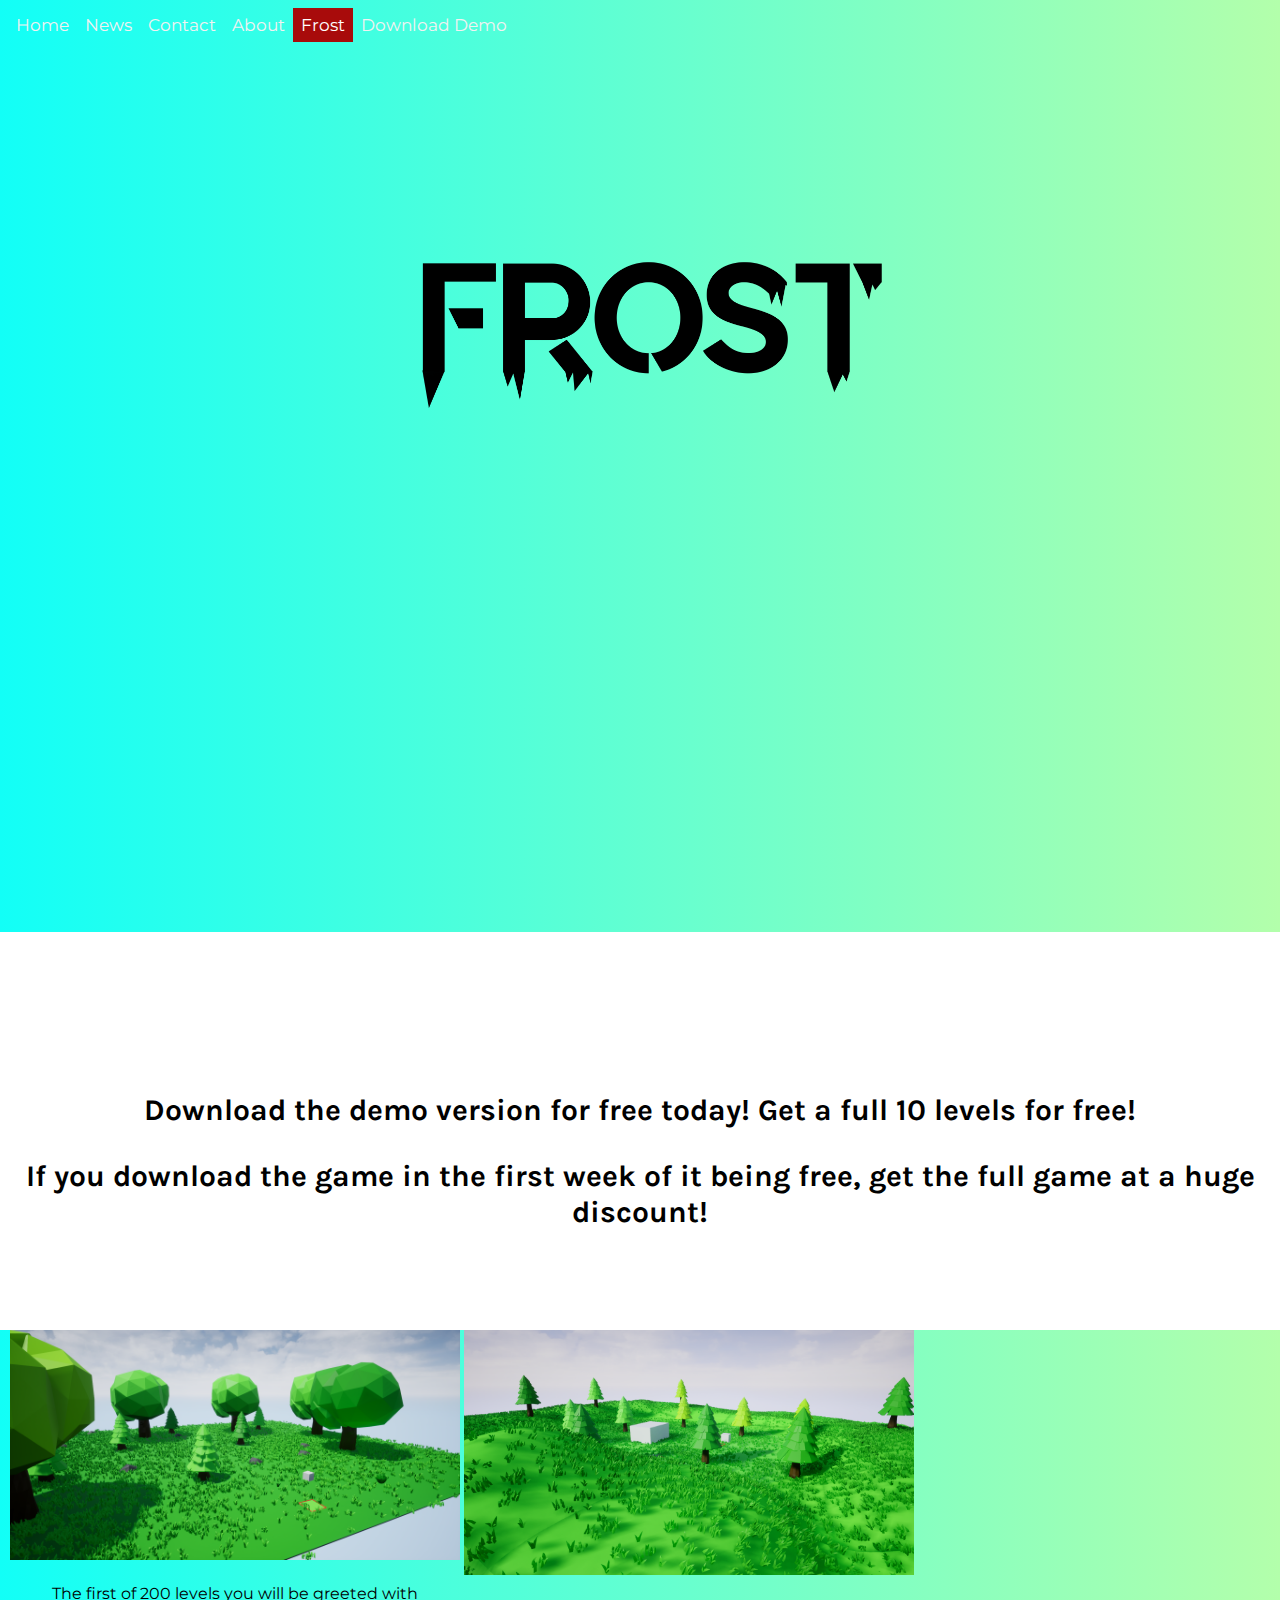
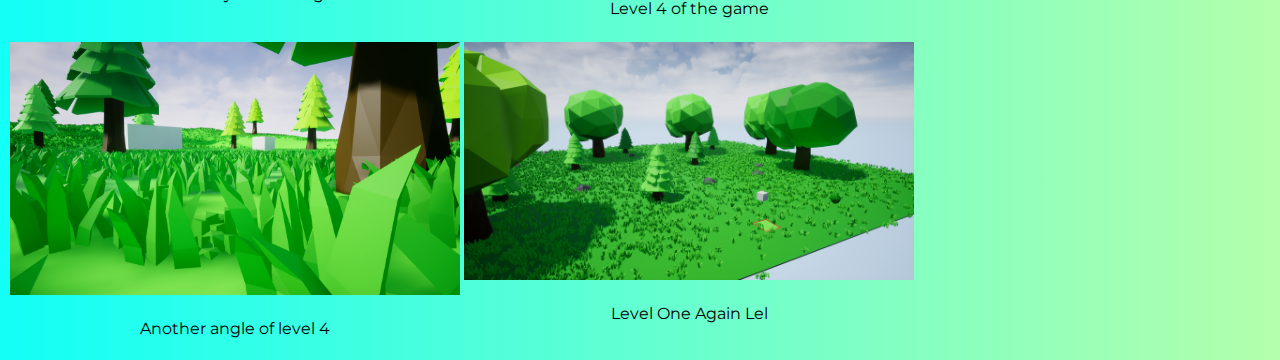
==== frost.html @ 8222d8a6 "3rd Commit" ====
<!DOCTYPE html>
<html lang="en">
<head>
    <meta charset="UTF-8">
    <meta name="viewport" content="width=device-width, initial-scale=1.0">
    <meta http-equiv="X-UA-Compatible" content="ie=edge">
    <link rel="stylesheet" type="text/css" href="frost.css">
<link href="https://fonts.googleapis.com/css?family=Karla|Montserrat" rel="stylesheet">
    <title>Frost</title>
</head>
<body>
        

    <div class="topnav">
        <a href="index.html">Home</a>
        <a href="#news">News</a>
        <a href="#contact">Contact</a>
        <a href="#about">About</a>
        <a class="active" href="#frost">Frost</a>
        <a href="FrostLogo.png" target="_blank">Download Demo</a>
        
      </div>
      
<!--Banner Start-->

<section id="banner">
        <img src="FrostLogo.png" alt="Frost.png" style="width:512px;height:512px;">
        
<div class="inner">
        
        
    </div>
</section>

<!--Main-->
<div id="main">
		
		
		
		
		<h3 id=games>Download the demo version for free today! Get a full 10 levels for free!</h3>
        <h3 id=games>If you download the game in the first week of it being free, get the full game at a huge discount!</h3>
    </div>
    
    <style>
			* {
			  box-sizing: border-box;
			}
			
			/* Create three equal columns that floats next to each other */
			.column {
			  float: left;
			  width: 33.33%;
			  padding: 1px;
			
			  text-align: center;
			  font-family: 'Montserrat', sans-serif;
			  height: 540px; /* Should be removed. Only for demonstration */
			}
			
			/* Clear floats after the columns */
			.row:after {
			  content: "";
			  display: table;
			  clear: both;
			}
			
			/* Responsive layout - makes the three columns stack on top of each other instead of next to each other */
			@media screen and (max-width: 600px) {
			  .column {
				width: 100%;
			  }
			}
			</style>
			</head>
			<body>
					
			
                    <style>
                            div.gallery {
                              margin: 2px;
                             align-content: center;
                              float: left;
                              width: 450px;
                            }
                            
                            div.gallery:hover {
                              
                            }
                            
                            div.gallery img {
                              width: 100%;
                              height: auto;
                            }
                            
                            div.desc {
                              padding: 20px;
                              text-align: center;
                              font-family: 'Montserrat', sans-serif;
                            }
                            </style>
                            </head>
                            <body>
                            
                            <div class="gallery">
                              <a target="_blank" href="FrostPlay1.png">
                                <img src="FrostPlay1.png" alt="Cinque Terre" width="600" height="400">
                              </a>
                              <div class="desc">The first of 200 levels you will be greeted with</div>
                            </div>
                            
                            <div class="gallery">
                              <a target="_blank" href="Level4.png">
                                <img src="Level4.png" alt="Forest" width="600" height="400">
                              </a>
                              <div class="desc">Level 4 of the game</div>
                            </div>
                            
                            <div class="gallery">
                              <a target="_blank" href="Level4no2.png">
                                <img src="Level4no2.png" alt="Northern Lights" width="600" height="400">
                              </a>
                              <div class="desc">Another angle of level 4</div>
                            </div>
                            
                            <div class="gallery">
                              <a target="_blank" href="FrostPlay1.png">
                                <img src="FrostPlay1.png" alt="Mountains" width="600" height="400">
                              </a>
                              <div class="desc">Level One Again Lel</div>
                            </div>
                            
</body>
</html>
---- frost.css ----
@charset "utf-8";
/* CSS Document */

body {
    background: #B3FFAB;  /* fallback for old browsers */
background: -webkit-linear-gradient(to right, #12FFF7, #B3FFAB);  /* Chrome 10-25, Safari 5.1-6 */
background: linear-gradient(to right, #12FFF7, #B3FFAB); /* W3C, IE 10+/ Edge, Firefox 16+, Chrome 26+, Opera 12+, Safari 7+ */

}

#banner {
			-moz-align-items: center;
		-webkit-align-items: center;
		-ms-align-items: center;
		align-items: center;
		display: -moz-flex;
		display: -webkit-flex;
		display: -ms-flex;
		display: flex;
		-moz-justify-content: center;
		-webkit-justify-content: center;
		-ms-justify-content: center;
		justify-content: center;
		padding: 0em 4em 6em 4em;
		min-height: 100vh;
		background-image: url("../../images/banner.jpg");
		background-position: center;
		background-size: cover;
		background-repeat: no-repeat;
		border-top: 0;
		position: relative;
		text-align: center;
		font-size: 40px;
		color: white;
	font-family: 'Montserrat', sans-serif;
		overflow: hidden;
	  
}

.wrapper {
    text-align: center;
}


.button {
    background-color: #4CAF50; /* Green */
    border: none;
    color: white;
    align-self: center;
    
    justify-content: center;
    padding: 15px 32px;
    border-radius: 12px;
    text-align: center;
    text-decoration: none;
    display: inline-block;
    font-size: 16px;
  }

  
/* Style the video: 100% width and height to cover the entire window */
#myVideo {
    position: fixed;
    right: 0;
    bottom: 0;
    min-width: 100%; 
    min-height: 100%;
  }
#main {
    padding: 4em 0 2em 0;
    align-self: center;
    background-color: white;
    color: black;
	/*	min-height: 10px; */
  box-sizing: border-box;
	font-family: 'Karla', sans-serif;
	color: black;
	font-size: 30px;
	text-align: center;
  
  outline: 10px solid white;
  
  margin: 0 auto;

		/*widows: 100px;*/
		align-content: center;
	
	
	
	}

		@media screen and (max-width: 736px) {

			#main {
				padding: 3em 0 1em 0;
				
			}

		

			@media screen and (max-width: 480px) {

				#main .inner {
					width: 95%;
				}

			}

	
	
	}

  #other {
    padding: 4em 0 2em 0;
    align-self: center;
    background-color: #1d1e21;
  
    color: black;
	/*	min-height: 10px; */
  box-sizing: border-box;
	font-family: 'Karla', sans-serif;
	color: black;
	font-size: 5px;
	text-align: center;
  
  outline: 10px solid #1d1e21;
  
  margin: 0 auto;

		/*widows: 100px;*/
		align-content: center;
	
	
	
	}

		@media screen and (max-width: 736px) {

			#main {
				padding: 3em 0 1em 0;
				
			}

		

			@media screen and (max-width: 480px) {

				#other .inner {
					width: 95%;
				}
       
			}

	
	
	}
#games {
	font-family: 'Karla', sans-serif;
	color: black;
	font-size: 30px;
	text-align: center;
	
	
	
}

#footer {
  font-family: 'Karla', sans-serif;
	color: white;
	font-size: 15px;
	text-align: center;
}
.main {
	
}
.inner {
  -webkit-animation-name: bounceInUp;
  animation-name: bounceInUp;
  -webkit-animation-duration: 1s;
  animation-duration: 1s;
  -webkit-animation-fill-mode: both;
  animation-fill-mode: both;
  }
  @-webkit-keyframes bounceInUp {
  0%, 60%, 75%, 90%, 100% {
  -webkit-transition-timing-function: cubic-bezier(0.215, 0.610, 0.355, 1.000);
  transition-timing-function: cubic-bezier(0.215, 0.610, 0.355, 1.000);
  }
  0% {
  opacity: 0;
  -webkit-transform: translate3d(0, 3000px, 0);
  transform: translate3d(0, 3000px, 0);
  }
  60% {
  opacity: 1;
  -webkit-transform: translate3d(0, -20px, 0);
  transform: translate3d(0, -20px, 0);
  }
  75% {
  -webkit-transform: translate3d(0, 10px, 0);
  transform: translate3d(0, 10px, 0);
  }
  90% {
  -webkit-transform: translate3d(0, -5px, 0);
  transform: translate3d(0, -5px, 0);
  }
  100% {
  -webkit-transform: translate3d(0, 0, 0);
  transform: translate3d(0, 0, 0);
  }
  }
  @keyframes bounceInUp {
  0%, 60%, 75%, 90%, 100% {
  -webkit-transition-timing-function: cubic-bezier(0.215, 0.610, 0.355, 1.000);
  transition-timing-function: cubic-bezier(0.215, 0.610, 0.355, 1.000);
  }
  0% {
  opacity: 0;
  -webkit-transform: translate3d(0, 3000px, 0);
  transform: translate3d(0, 3000px, 0);
  }
  60% {
  opacity: 1;
  -webkit-transform: translate3d(0, -20px, 0);
  transform: translate3d(0, -20px, 0);
  }
  75% {
  -webkit-transform: translate3d(0, 10px, 0);
  transform: translate3d(0, 10px, 0);
  }
  90% {
  -webkit-transform: translate3d(0, -5px, 0);
  transform: translate3d(0, -5px, 0);
  }
  100% {
  -webkit-transform: translate3d(0, 0, 0);
  transform: translate3d(0, 0, 0);
  }
  }

/* Add a black background color to the top navigation */
.topnav {
  
  overflow: hidden;
}

/* Style the links inside the navigation bar */
.topnav a {
  float: left;
  color: #f2f2f2;
  text-align: center;
  padding: 7px 8px;
  text-decoration: none;
  font-size: 17px;
  font-family: 'Montserrat', sans-serif;
}

/* Change the color of links on hover */
.topnav a:hover {
  
}

/* Add a color to the active/current link */
.topnav a.active {
  background-color: #a80b0b;
  color: white;
}
.topnav a.dwn {
    
    color: white;
  }

/*login section lel*/
/* Add a black background color to the top navigation */
.login {
  
  overflow: hidden;
}

/* Style the links inside the navigation bar */
.login a {
  float: right;
  color: #f2f2f2;
  text-align: center;
  padding: 7px 8px;
  text-decoration: none;
  font-size: 17px;
  font-family: 'Montserrat', sans-serif;
}

/* Change the color of links on hover */
.login a:hover {
  
}

/* Add a color to the active/current link */
.login a.active {
  background-color: #a80b0b;
  color: white;
}

input[type=text] {
  width: 10%;
  padding: 6px 10px;
  margin: 8px 0;
  box-sizing: border-box;
  text-align: center;
  font-family: 'Montserrat', sans-serif;
  font-size: 15px;
  text-align: left;
}

input[type=submit] {

  padding:10px 10px; 
  background:#ccc; 
  border:0 none;
  cursor:pointer;
  -webkit-border-radius: 5px;
  border-radius: 5px; 
  font-size: 10px;
   font-family: 'Montserrat', sans-serif;

}

#fname {
  font-family: 'Montserrat', sans-serif;
  font-size: 15px;
}


/*** Works on common browsers ***/
::selection {
  background-color: #272a2d;
  color: white;
}

/*** Mozilla based browsers ***/
::-moz-selection {
  background-color: #272a2d;
  color: #fff;
}

/***For Other Browsers ***/
::-o-selection {
  background-color: #272a2d;
  color: #fff;
}

::-ms-selection {
  background-color: #272a2d;
  color: #fff;
}

/*** For Webkit ***/
::-webkit-selection {
  background-color: #272a2d;
  color: #fff;
}
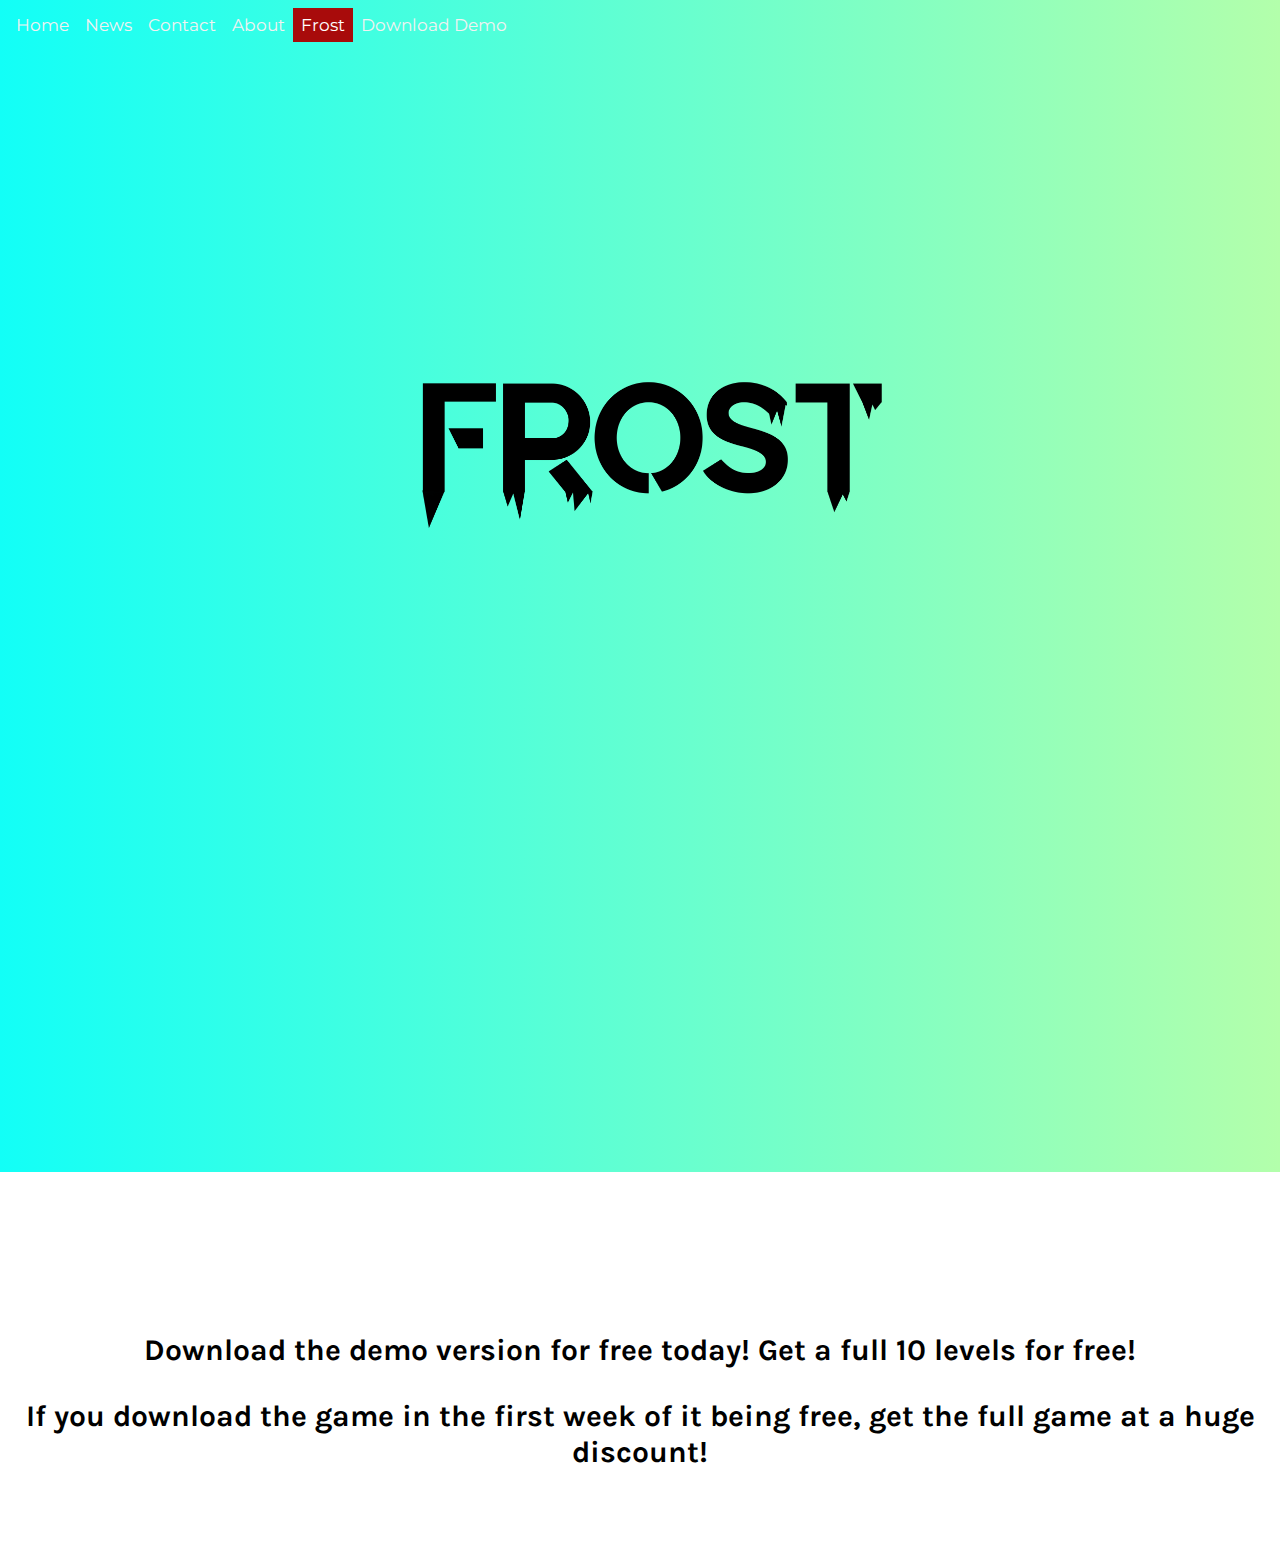
==== commit 66be32fb: "Update frost.html" ====
--- a/frost.html
+++ b/frost.html
@@ -42,93 +42,7 @@
         <h3 id=games>If you download the game in the first week of it being free, get the full game at a huge discount!</h3>
     </div>
     
-    <style>
-			* {
-			  box-sizing: border-box;
-			}
-			
-			/* Create three equal columns that floats next to each other */
-			.column {
-			  float: left;
-			  width: 33.33%;
-			  padding: 1px;
-			
-			  text-align: center;
-			  font-family: 'Montserrat', sans-serif;
-			  height: 540px; /* Should be removed. Only for demonstration */
-			}
-			
-			/* Clear floats after the columns */
-			.row:after {
-			  content: "";
-			  display: table;
-			  clear: both;
-			}
-			
-			/* Responsive layout - makes the three columns stack on top of each other instead of next to each other */
-			@media screen and (max-width: 600px) {
-			  .column {
-				width: 100%;
-			  }
-			}
-			</style>
-			</head>
-			<body>
-					
-			
-                    <style>
-                            div.gallery {
-                              margin: 2px;
-                             align-content: center;
-                              float: left;
-                              width: 450px;
-                            }
-                            
-                            div.gallery:hover {
-                              
-                            }
-                            
-                            div.gallery img {
-                              width: 100%;
-                              height: auto;
-                            }
-                            
-                            div.desc {
-                              padding: 20px;
-                              text-align: center;
-                              font-family: 'Montserrat', sans-serif;
-                            }
-                            </style>
-                            </head>
-                            <body>
-                            
-                            <div class="gallery">
-                              <a target="_blank" href="FrostPlay1.png">
-                                <img src="FrostPlay1.png" alt="Cinque Terre" width="600" height="400">
-                              </a>
-                              <div class="desc">The first of 200 levels you will be greeted with</div>
-                            </div>
-                            
-                            <div class="gallery">
-                              <a target="_blank" href="Level4.png">
-                                <img src="Level4.png" alt="Forest" width="600" height="400">
-                              </a>
-                              <div class="desc">Level 4 of the game</div>
-                            </div>
-                            
-                            <div class="gallery">
-                              <a target="_blank" href="Level4no2.png">
-                                <img src="Level4no2.png" alt="Northern Lights" width="600" height="400">
-                              </a>
-                              <div class="desc">Another angle of level 4</div>
-                            </div>
-                            
-                            <div class="gallery">
-                              <a target="_blank" href="FrostPlay1.png">
-                                <img src="FrostPlay1.png" alt="Mountains" width="600" height="400">
-                              </a>
-                              <div class="desc">Level One Again Lel</div>
-                            </div>
+    
                             
 </body>
 </html>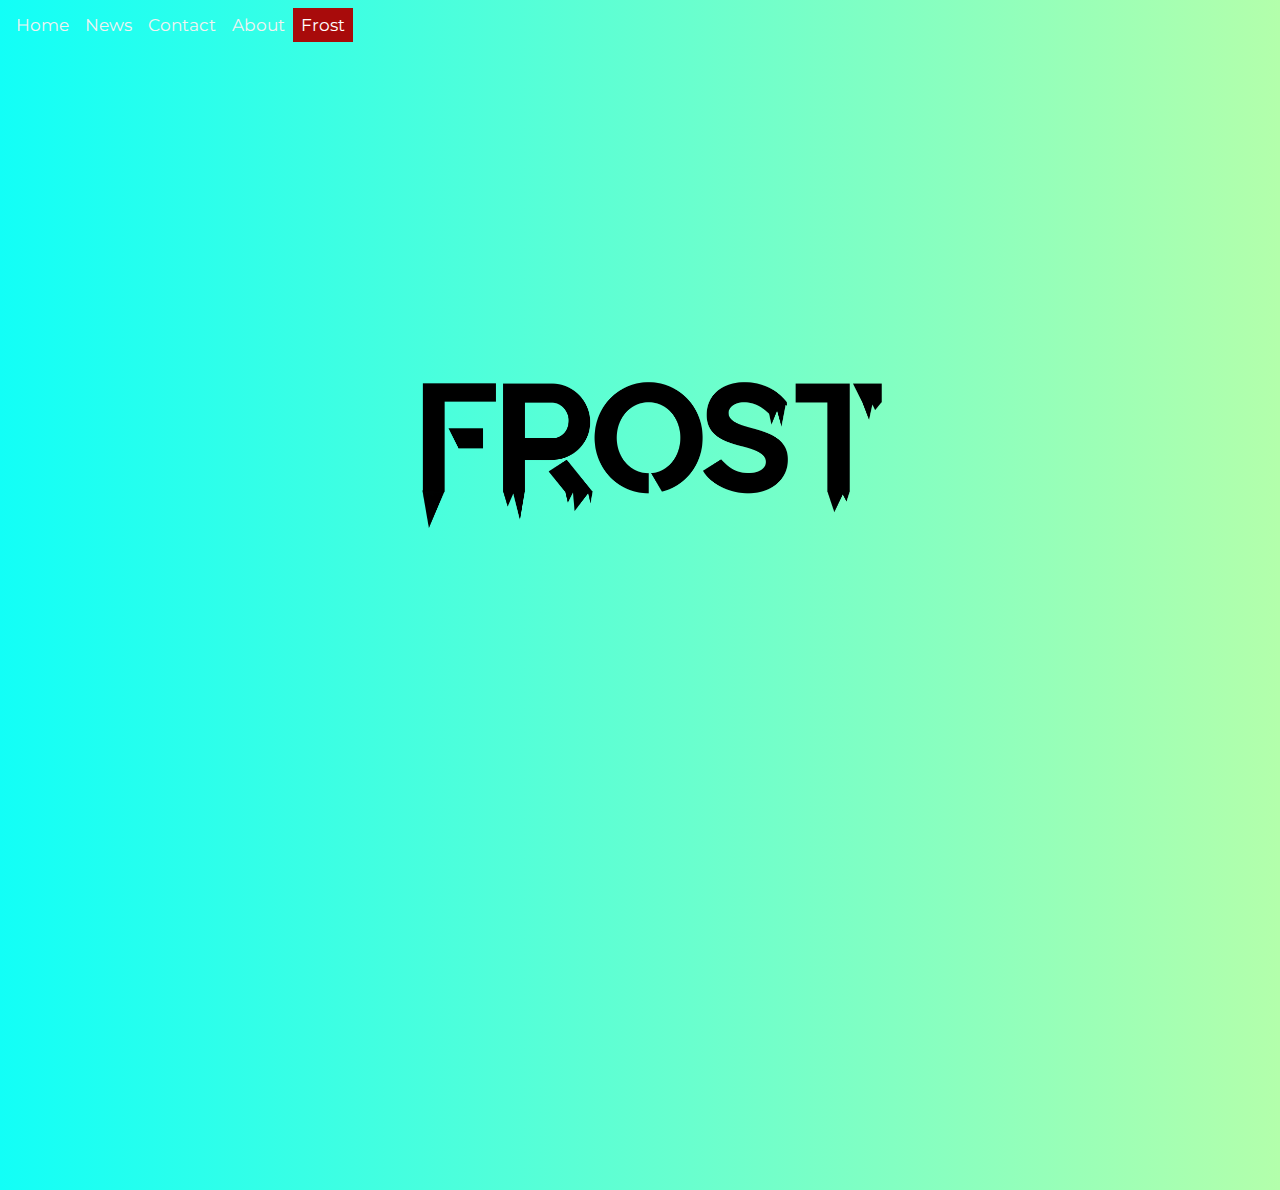
==== commit 54518bb8: "Updates to index and frost" ====
--- a/frost.html
+++ b/frost.html
@@ -6,6 +6,9 @@
     <meta http-equiv="X-UA-Compatible" content="ie=edge">
     <link rel="stylesheet" type="text/css" href="frost.css">
 <link href="https://fonts.googleapis.com/css?family=Karla|Montserrat" rel="stylesheet">
+<link rel="icon" 
+      type="image/png" 
+      href="FrostLogo.png">
     <title>Frost</title>
 </head>
 <body>
@@ -17,7 +20,7 @@
         <a href="#contact">Contact</a>
         <a href="#about">About</a>
         <a class="active" href="#frost">Frost</a>
-        <a href="FrostLogo.png" target="_blank">Download Demo</a>
+        
         
       </div>
       
@@ -32,15 +35,7 @@
     </div>
 </section>
 
-<!--Main-->
-<div id="main">
-		
-		
-		
-		
-		<h3 id=games>Download the demo version for free today! Get a full 10 levels for free!</h3>
-        <h3 id=games>If you download the game in the first week of it being free, get the full game at a huge discount!</h3>
-    </div>
+
     
     
                             
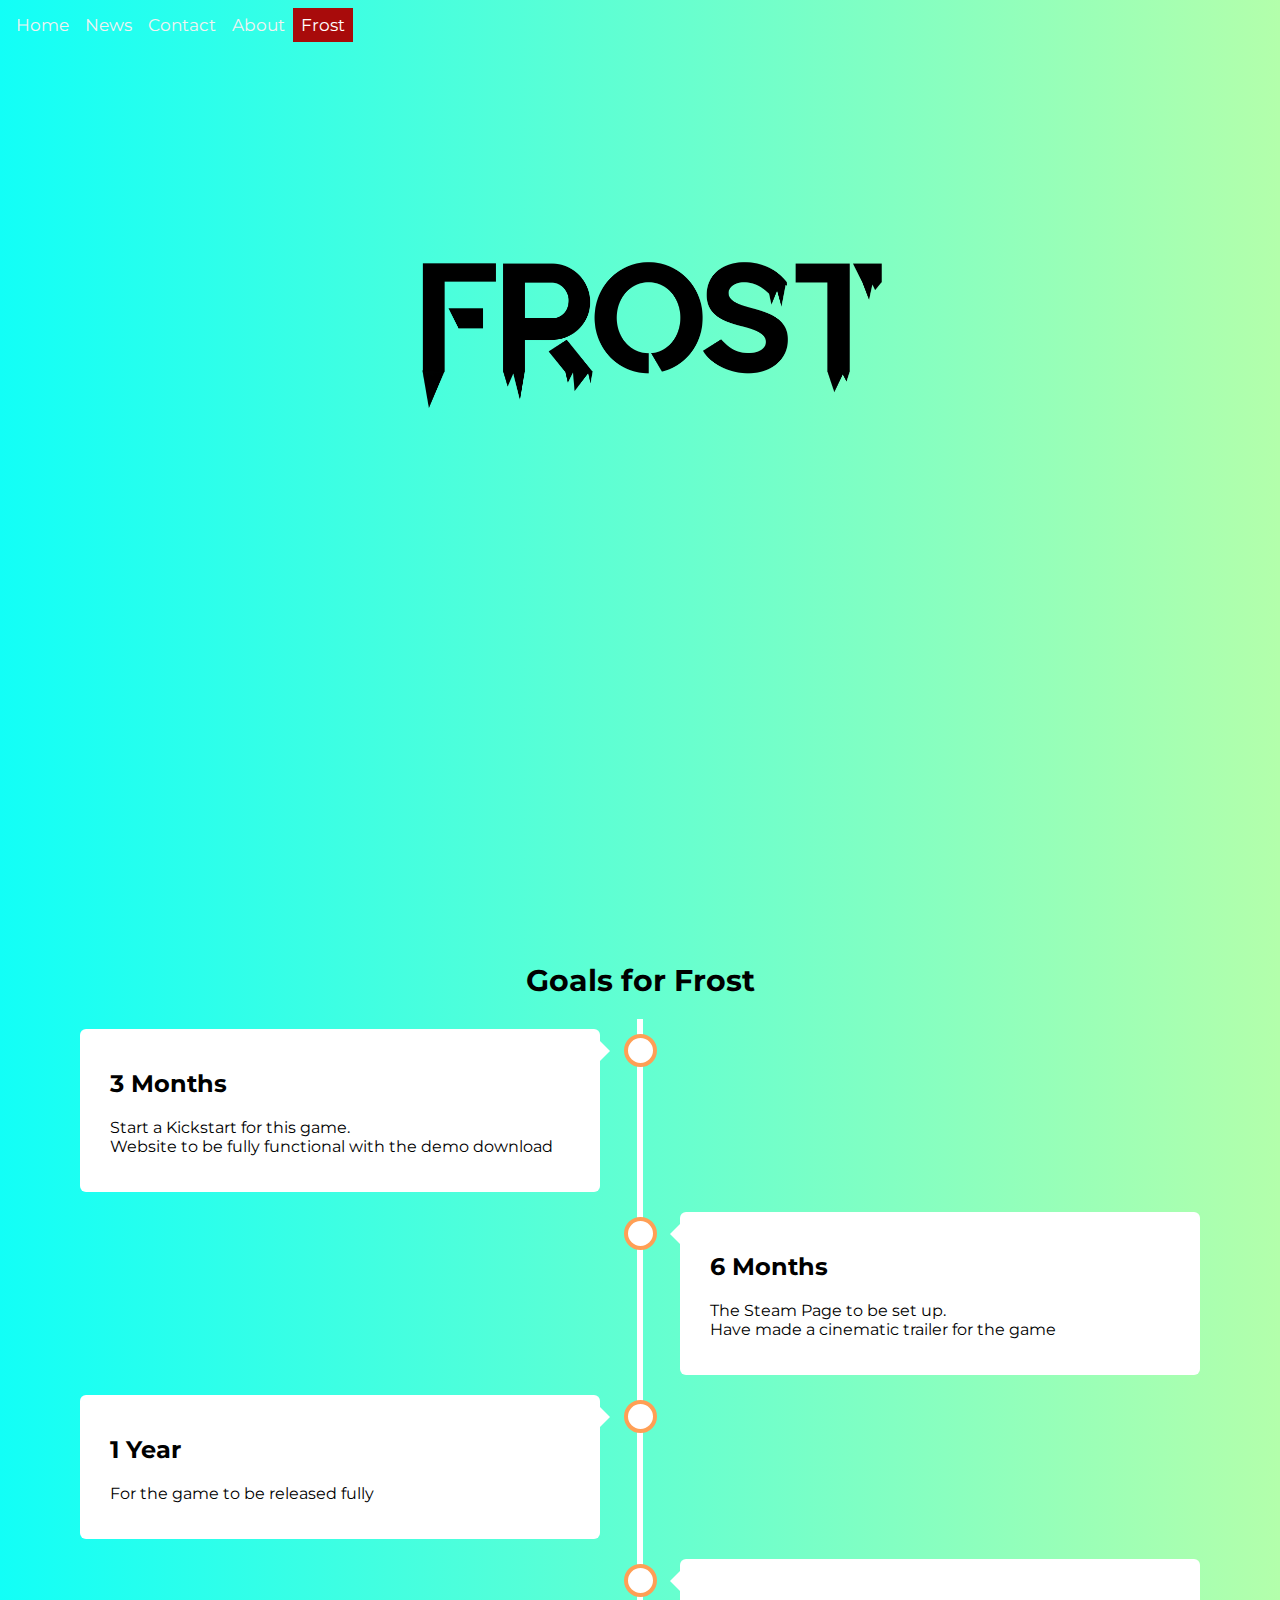
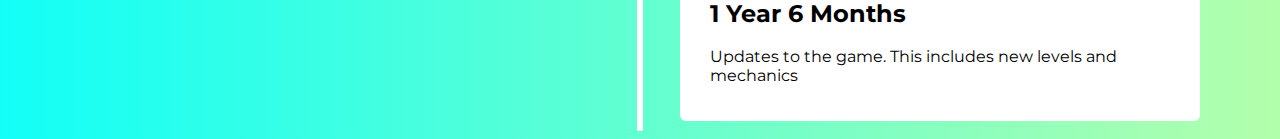
==== commit 5f4abe74: "some more changes" ====
--- a/frost.html
+++ b/frost.html
@@ -10,8 +10,36 @@
       type="image/png" 
       href="FrostLogo.png">
     <title>Frost</title>
+    <script src="https://ajax.googleapis.com/ajax/libs/jquery/3.3.1/jquery.min.js"></script>
+<script>
+$(document).ready(function(){
+  // Add smooth scrolling to all links
+  $("a").on('click', function(event) {
+
+    // Make sure this.hash has a value before overriding default behavior
+    if (this.hash !== "") {
+      // Prevent default anchor click behavior
+      event.preventDefault();
+
+      // Store hash
+      var hash = this.hash;
+
+      // Using jQuery's animate() method to add smooth page scroll
+      // The optional number (800) specifies the number of milliseconds it takes to scroll to the specified area
+      $('html, body').animate({
+        scrollTop: $(hash).offset().top
+      }, 800, function(){
+
+        // Add hash (#) to URL when done scrolling (default click behavior)
+        window.location.hash = hash;
+      });
+    } // End if
+  });
+});
+</script>
 </head>
 <body>
+    <html>
         
 
     <div class="topnav">
@@ -29,6 +57,7 @@
 <section id="banner">
         <img src="FrostLogo.png" alt="Frost.png" style="width:512px;height:512px;">
         
+        
 <div class="inner">
         
         
@@ -36,7 +65,174 @@
 </section>
 
 
-    
+<style>
+        * {
+          box-sizing: border-box;
+        }
+        
+        body {
+          background-color: #474e5d;
+          font-family: Helvetica, sans-serif;
+        }
+        
+        /* The actual timeline (the vertical ruler) */
+        .timeline {
+          position: relative;
+          max-width: 1200px;
+          margin: 0 auto;
+        }
+        
+        /* The actual timeline (the vertical ruler) */
+        .timeline::after {
+          content: '';
+          position: absolute;
+          width: 6px;
+          background-color: white;
+          top: 0;
+          bottom: 0;
+          left: 50%;
+          margin-left: -3px;
+        }
+        
+        /* Container around content */
+        .container {
+          padding: 10px 40px;
+          position: relative;
+          background-color: inherit;
+          width: 50%;
+        }
+        
+        /* The circles on the timeline */
+        .container::after {
+          content: '';
+          position: absolute;
+          width: 25px;
+          height: 25px;
+          right: -17px;
+          background-color: white;
+          border: 4px solid #FF9F55;
+          top: 15px;
+          border-radius: 50%;
+          z-index: 1;
+        }
+        
+        /* Place the container to the left */
+        .left {
+          left: 0;
+        }
+        
+        /* Place the container to the right */
+        .right {
+          left: 50%;
+        }
+        
+        /* Add arrows to the left container (pointing right) */
+        .left::before {
+          content: " ";
+          height: 0;
+          position: absolute;
+          top: 22px;
+          width: 0;
+          z-index: 1;
+          right: 30px;
+          border: medium solid white;
+          border-width: 10px 0 10px 10px;
+          border-color: transparent transparent transparent white;
+        }
+        
+        /* Add arrows to the right container (pointing left) */
+        .right::before {
+          content: " ";
+          height: 0;
+          position: absolute;
+          top: 22px;
+          width: 0;
+          z-index: 1;
+          left: 30px;
+          border: medium solid white;
+          border-width: 10px 10px 10px 0;
+          border-color: transparent white transparent transparent;
+        }
+        
+        /* Fix the circle for containers on the right side */
+        .right::after {
+          left: -16px;
+        }
+        
+        /* The actual content */
+        .content {
+          padding: 20px 30px;
+          background-color: white;
+          position: relative;
+          border-radius: 6px;
+          font-family: 'Montserrat', sans-serif;
+        }
+        
+        /* Media queries - Responsive timeline on screens less than 600px wide */
+        @media screen and (max-width: 600px) {
+          /* Place the timelime to the left */
+          .timeline::after {
+          left: 31px;
+          }
+          
+          /* Full-width containers */
+          .container {
+          width: 100%;
+          padding-left: 70px;
+          padding-right: 25px;
+          }
+          
+          /* Make sure that all arrows are pointing leftwards */
+          .container::before {
+          left: 60px;
+          border: medium solid white;
+          border-width: 10px 10px 10px 0;
+          border-color: transparent white transparent transparent;
+          }
+        
+          /* Make sure all circles are at the same spot */
+          .left::after, .right::after {
+          left: 15px;
+          }
+          
+          /* Make all right containers behave like the left ones */
+          .right {
+          left: 0%;
+          }
+        }
+        </style>
+        </head>
+        <body>
+                <h1 id="goal">Goals for Frost</h1>
+        <div class="timeline">
+                
+          <div class="container left">
+            <div class="content">
+              <h2>3 Months</h2>
+              <p>Start a Kickstart for this game.<br>Website to be fully functional with the demo download</p>
+            </div>
+          </div>
+          <div class="container right">
+            <div class="content">
+              <h2>6 Months</h2>
+              <p>The Steam Page to be set up. <br>Have made a cinematic trailer for the game</p>
+            </div>
+          </div>
+          <div class="container left">
+            <div class="content">
+              <h2>1 Year</h2>
+              <p>For the game to be released fully</p>
+            </div>
+          </div>
+          <div class="container right">
+            <div class="content">
+              <h2>1 Year 6 Months</h2>
+              <p>Updates to the game. This includes new levels and mechanics</p>
+            </div>
+          </div>
+          
+          </div>
+        </div>
     
                             
 </body>
--- a/frost.css
+++ b/frost.css
@@ -7,6 +7,9 @@
 background: linear-gradient(to right, #12FFF7, #B3FFAB); /* W3C, IE 10+/ Edge, Firefox 16+, Chrome 26+, Opera 12+, Safari 7+ */
 
 }
+html {
+    scroll-behavior: smooth;
+  }
 
 #banner {
 			-moz-align-items: center;
@@ -153,7 +156,15 @@
 
 	
 	
-	}
+    }
+    #goal {
+        font-family: 'Montserrat', sans-serif;
+        color: black;
+        font-size: 30px;
+        text-align: center;
+        
+
+    }
 #games {
 	font-family: 'Karla', sans-serif;
 	color: black;
